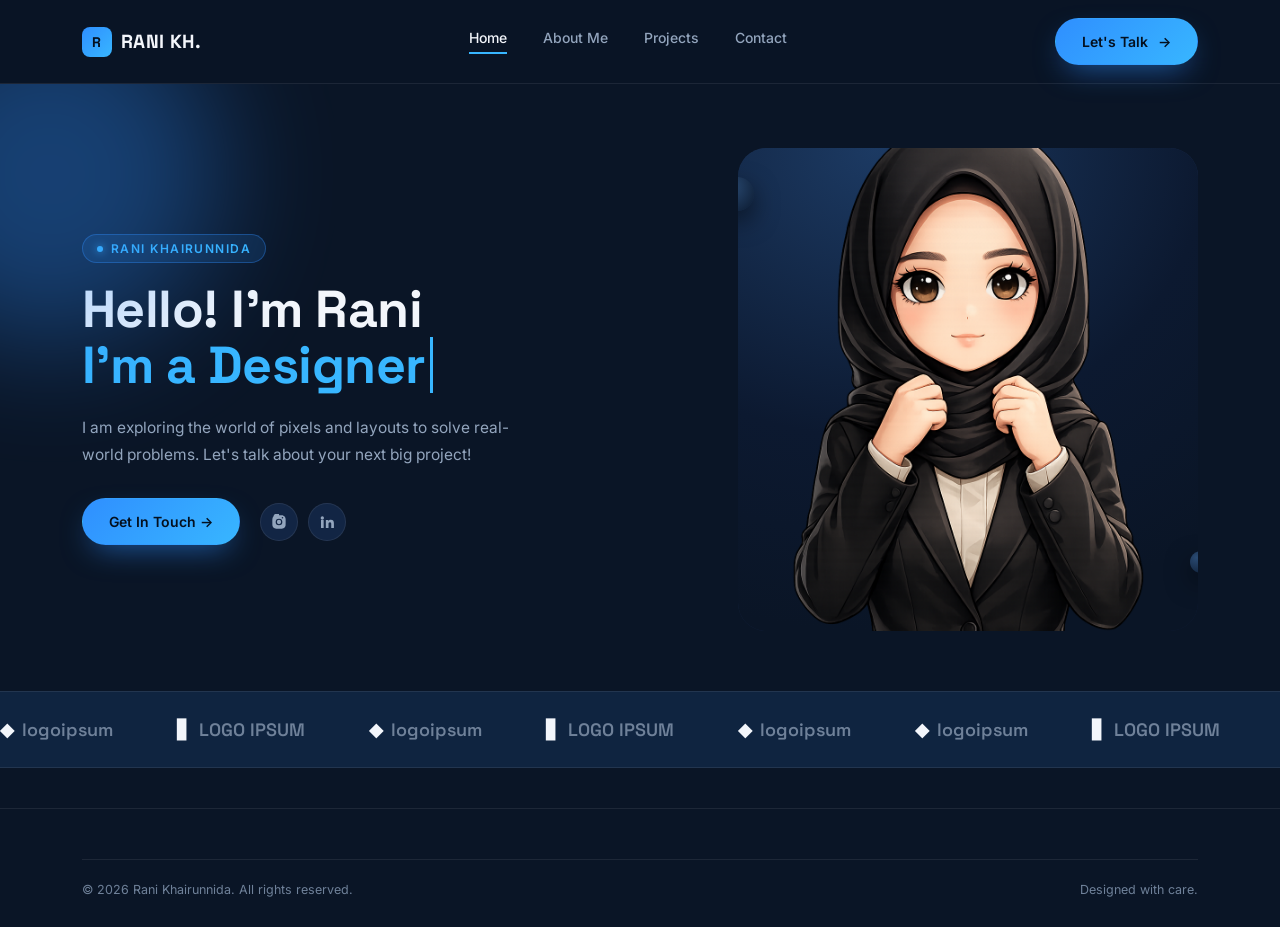
==== index.html @ d53160f0 "Add files via upload" ====
<!DOCTYPE html>
<html lang="en">
<head>
<meta charset="UTF-8">
<meta name="viewport" content="width=device-width, initial-scale=1.0">
<title>Rani Khairunnida — UI/UX Designer</title>
<link rel="preconnect" href="https://fonts.googleapis.com">
<link href="https://fonts.googleapis.com/css2?family=Space+Grotesk:wght@500;600;700&family=Inter:wght@400;500;600&display=swap" rel="stylesheet">
<link rel="stylesheet" href="style.css">
</head>
<body>

<header class="site">
  <div class="nav">
    <a href="index.html" class="logo"><span class="logo-mark">R</span>RANI KH.</a>
    <nav class="nav-links">
      <a href="index.html" class="active">Home</a>
      <a href="aboutme.html">About Me</a>
      <a href="project.html">Projects</a>
      <a href="contact.html">Contact</a>
    </nav>
    <div class="nav-cta">
      <a href="contact.html" class="btn btn-primary"><span>Let's Talk</span> &rarr;</a>
      <button class="burger" aria-label="Toggle menu">&#9776;</button>
    </div>
  </div>
</header>

<!-- HERO -->
<section class="hero">
  <div class="blob" style="width:340px;height:340px;background:#2F8FFF;top:-80px;left:-120px;"></div>
  <div class="wrap hero-grid">
    <div>
      <span class="eyebrow">Rani Khairunnida</span>
      <h1>Hello! I'm Rani<br><span class="sub">I'm a Designer<span class="cursor">&nbsp;</span></span></h1>
      <p class="lead">I am exploring the world of pixels and layouts to solve real-world problems. Let's talk about your next big project!</p>
      <div class="hero-actions">
        <a href="contact.html" class="btn btn-primary">Get In Touch &rarr;</a>
        <div class="social-row">
          <a class="social-btn" href="https://instagram.com/rn.dha_?igsh=MWk1MDI5amw3aWQ3Yg==" target="_blank" rel="noopener" aria-label="Instagram">
            <svg width="16" height="16" viewBox="0 0 24 24" fill="currentColor"><path d="M12 2c2.7 0 3.06.01 4.12.06 1.06.05 1.79.22 2.43.47.66.26 1.22.6 1.77 1.16.5.5.87 1.06 1.16 1.77.25.64.42 1.37.47 2.43C22 8.94 22 9.3 22 12s-.01 3.06-.06 4.12c-.05 1.06-.22 1.79-.47 2.43a4.9 4.9 0 0 1-1.16 1.77 4.9 4.9 0 0 1-1.77 1.16c-.64.25-1.37.42-2.43.47C15.06 22 14.7 22 12 22s-3.06-.01-4.12-.06c-1.06-.05-1.79-.22-2.43-.47a4.9 4.9 0 0 1-1.77-1.16 4.9 4.9 0 0 1-1.16-1.77c-.25-.64-.42-1.37-.47-2.43C2 15.06 2 14.7 2 12s.01-3.06.06-4.12c.05-1.06.22-1.79.47-2.43.26-.66.6-1.22 1.16-1.77A4.9 4.9 0 0 1 5.46.52c.64-.25 1.37-.42 2.43-.47C8.94.01 9.3 0 12 0Zm0 5a5 5 0 1 0 0 10 5 5 0 0 0 0-10Zm0 8.2a3.2 3.2 0 1 1 0-6.4 3.2 3.2 0 0 1 0 6.4Zm5.2-8.4a1.17 1.17 0 1 0 0-2.34 1.17 1.17 0 0 0 0 2.34Z"/></svg>
          </a>
          <a class="social-btn" href="https://linkedin.com" target="_blank" rel="noopener" aria-label="LinkedIn">
            <svg width="16" height="16" viewBox="0 0 24 24" fill="currentColor"><path d="M4.98 3.5a2.5 2.5 0 1 1 0 5 2.5 2.5 0 0 1 0-5ZM3 9h4v12H3V9Zm7 0h3.8v1.7h.05c.53-.98 1.83-2 3.76-2 4.02 0 4.76 2.5 4.76 5.75V21h-4v-5.6c0-1.34-.02-3.07-1.9-3.07-1.9 0-2.2 1.44-2.2 2.97V21h-4V9Z"/></svg>
          </a>
        </div>
      </div>
    </div>

    <div class="hero-photo">
      <div class="ring-decor r1"></div>
      <div class="ring-decor r2"></div>
      <div class="photo-frame">
        <img src="chibi menyamping.png" alt="Rani Khairunnida" style="width:100%;height:100%;object-fit:cover;">
      </div>
      <div class="floating-dot" style="width:34px;height:34px;top:6%;left:-4%;"></div>
      <div class="floating-dot" style="width:22px;height:22px;bottom:12%;right:-3%;"></div>
    </div>
  </div>
</section>

<!-- LOGO MARQUEE -->
<div class="marquee-strip">
  <div class="marquee-track">
    <span><b>&#9670;</b> logoipsum</span>
    <span><b>&#9611;</b> LOGO IPSUM</span>
    <span><b>&#9670;</b> logoipsum</span>
    <span><b>&#9611;</b> LOGO IPSUM</span>
    <span><b>&#9670;</b> logoipsum</span>
    <span><b>&#9670;</b> logoipsum</span>
    <span><b>&#9611;</b> LOGO IPSUM</span>
    <span><b>&#9670;</b> logoipsum</span>
    <span><b>&#9611;</b> LOGO IPSUM</span>
    <span><b>&#9670;</b> logoipsum</span>
  </div>
</div>

<footer class="site">
  <div class="wrap">
    <div class="footer-bottom">
      <span>© 2026 Rani Khairunnida. All rights reserved.</span>
      <span>Designed with care.</span>
    </div>
  </div>
</footer>

<script src="script.js"></script>
<script>renderProjectGrid('home-project-grid', 1, 3);</script>
</body>
</html>
---- style.css ----
/* ===================================================
   JENNA — Personal Portfolio
   Palette: deep navy / electric blue / cool grey text
   Type: Space Grotesk (display) + Inter (body)
=================================================== */

:root{
  --bg:            #0A1526;
  --bg-alt:        #0D1D33;
  --bg-strip:      #0F2440;
  --card:          #122544;
  --card-soft:     #14284A;
  --line:          rgba(255,255,255,0.08);
  --blue:          #2F8FFF;
  --blue-2:        #38B6FF;
  --blue-dim:      rgba(47,143,255,0.14);
  --ink:           #F3F6FB;
  --muted:         #93A5BD;
  --muted-2:       #6F8199;
  --radius:        18px;
  --radius-sm:     10px;
  --maxw:          1180px;
  --shadow:        0 20px 50px -20px rgba(0,0,0,0.55);
}

*{box-sizing:border-box;}
html{scroll-behavior:smooth;}
body{
  margin:0;
  background:var(--bg);
  color:var(--ink);
  font-family:'Inter',sans-serif;
  -webkit-font-smoothing:antialiased;
  overflow-x:hidden;
}
h1,h2,h3,h4{
  font-family:'Space Grotesk',sans-serif;
  margin:0;
  line-height:1.08;
  letter-spacing:-0.01em;
}
p{margin:0;color:var(--muted);line-height:1.7;}
a{color:inherit;text-decoration:none;}
img{max-width:100%;display:block;}
ul{margin:0;padding:0;list-style:none;}
button{font-family:inherit;cursor:pointer;}
:focus-visible{outline:2px solid var(--blue-2);outline-offset:3px;}

.wrap{max-width:var(--maxw);margin:0 auto;padding:0 32px;}
@media(max-width:640px){.wrap{padding:0 20px;}}

.eyebrow{
  display:inline-flex;align-items:center;gap:8px;
  font-size:12px;font-weight:600;letter-spacing:.12em;text-transform:uppercase;
  color:var(--blue-2);
  background:var(--blue-dim);
  border:1px solid rgba(47,143,255,0.35);
  padding:6px 14px;border-radius:999px;
  margin-bottom:18px;
}
.eyebrow::before{content:'';width:6px;height:6px;border-radius:50%;background:var(--blue-2);box-shadow:0 0 8px var(--blue-2);}

.accent{color:var(--blue-2);}

/* ---------- Buttons ---------- */
.btn{
  display:inline-flex;align-items:center;gap:10px;
  padding:14px 26px;border-radius:999px;
  font-weight:600;font-size:14px;
  border:1px solid transparent;
  transition:transform .25s ease, box-shadow .25s ease, background .25s ease;
}
.btn-primary{
  background:linear-gradient(135deg,var(--blue),var(--blue-2));
  color:#04101F;
  box-shadow:0 12px 30px -10px rgba(47,143,255,0.6);
}
.btn-primary:hover{transform:translateY(-2px);box-shadow:0 16px 36px -8px rgba(47,143,255,0.75);}
.btn-ghost{
  background:transparent;border-color:var(--line);color:var(--ink);
}
.btn-ghost:hover{border-color:var(--blue-2);color:var(--blue-2);}
.btn-arrow{
  width:38px;height:38px;border-radius:50%;
  background:var(--blue);color:#04101F;
  display:inline-flex;align-items:center;justify-content:center;
  flex-shrink:0;transition:transform .3s ease, background .3s ease;
}

/* ---------- Header / Nav ---------- */
header.site{
  position:sticky;top:0;z-index:100;
  background:rgba(10,21,38,0.85);
  backdrop-filter:blur(14px);
  border-bottom:1px solid var(--line);
}
.nav{
  max-width:var(--maxw);margin:0 auto;padding:18px 32px;
  display:flex;align-items:center;justify-content:space-between;
}
.logo{
  display:flex;align-items:center;gap:9px;
  font-family:'Space Grotesk',sans-serif;font-weight:700;font-size:19px;letter-spacing:.02em;
}
.logo-mark{
  width:30px;height:30px;border-radius:8px;
  background:linear-gradient(135deg,var(--blue),var(--blue-2));
  display:flex;align-items:center;justify-content:center;
  color:#04101F;font-weight:800;font-size:14px;
}
.nav-links{display:flex;align-items:center;gap:36px;}
.nav-links a{
  font-size:14px;font-weight:500;color:var(--muted);
  padding-bottom:6px;border-bottom:2px solid transparent;
  transition:color .2s ease, border-color .2s ease;
}
.nav-links a:hover,.nav-links a.active{color:var(--ink);border-color:var(--blue-2);}
.nav-cta{display:flex;align-items:center;gap:18px;}
.burger{display:none;background:none;border:1px solid var(--line);border-radius:8px;width:42px;height:42px;color:var(--ink);}

@media(max-width:860px){
  .nav-links{
    position:fixed;inset:66px 16px auto 16px;
    background:var(--bg-alt);border:1px solid var(--line);border-radius:16px;
    flex-direction:column;align-items:flex-start;padding:20px;gap:14px;
    transform:translateY(-12px);opacity:0;pointer-events:none;
    transition:all .25s ease;box-shadow:var(--shadow);
  }
  .nav-links.open{transform:translateY(0);opacity:1;pointer-events:auto;}
  .burger{display:flex;align-items:center;justify-content:center;}
  .nav-cta .btn-primary span{display:none;}
}

/* ---------- Decorative rings ---------- */
.ring-decor{position:absolute;border-radius:50%;border:1px dashed rgba(56,182,255,0.35);pointer-events:none;}
.blob{position:absolute;border-radius:50%;filter:blur(60px);opacity:.35;pointer-events:none;}

/* ---------- Hero ---------- */
.hero{position:relative;padding:64px 0 60px;overflow:hidden;}
.hero-grid{
  display:grid;grid-template-columns:1fr 460px;gap:40px;align-items:center;
}
.hero h1{font-size:clamp(34px,5vw,52px);font-weight:700;}
.hero .sub{font-size:clamp(34px,5vw,52px);font-weight:700;color:var(--blue-2);}
.cursor{display:inline-block;width:3px;background:var(--blue-2);animation:blink 1s steps(1) infinite;margin-left:4px;}
@keyframes blink{50%{opacity:0;}}
.hero p.lead{margin:22px 0 30px;max-width:440px;font-size:15.5px;}
.hero-actions{display:flex;align-items:center;gap:20px;flex-wrap:wrap;}
.social-row{display:flex;gap:10px;}
.social-btn{
  width:38px;height:38px;border-radius:50%;
  display:flex;align-items:center;justify-content:center;
  background:var(--card);border:1px solid var(--line);color:var(--muted);
  transition:all .25s ease;
}
.social-btn:hover{background:var(--blue);color:#04101F;border-color:var(--blue);transform:translateY(-3px);}

.hero-photo{position:relative;aspect-ratio:1/1.05;border-radius:28px;overflow:hidden;
  background:linear-gradient(160deg,#16294a,#0c1830);
}
.photo-frame{
  position:relative;width:100%;height:100%;border-radius:28px;overflow:hidden;
  background:radial-gradient(120% 100% at 30% 0%,#1c3a63 0%,#0c1930 60%,#0a1526 100%);
  display:flex;align-items:flex-end;justify-content:center;
}
.silhouette{width:78%;opacity:.95;}
.hero-photo .ring-decor.r1{width:130%;height:130%;top:-15%;left:-15%;animation:spin 40s linear infinite;}
.hero-photo .ring-decor.r2{width:105%;height:105%;top:-2%;left:-2%;border-color:rgba(47,143,255,0.2);animation:spin 60s linear infinite reverse;}
@keyframes spin{to{transform:rotate(360deg);}}
.floating-dot{position:absolute;border-radius:50%;background:radial-gradient(circle at 30% 30%,#2a4a72,#0b1a30);box-shadow:0 10px 25px rgba(0,0,0,.5);}

/* ---------- Marquee ---------- */
.marquee-strip{background:var(--bg-strip);border-top:1px solid var(--line);border-bottom:1px solid var(--line);padding:26px 0;overflow:hidden;}
.marquee-track{display:flex;gap:64px;width:max-content;animation:scroll 26s linear infinite;}
.marquee-track span{
  display:flex;align-items:center;gap:8px;font-family:'Space Grotesk',sans-serif;
  font-weight:600;font-size:18px;color:var(--muted-2);white-space:nowrap;
}
.marquee-track span b{color:var(--ink);}
@keyframes scroll{from{transform:translateX(0);}to{transform:translateX(-50%);}}

/* ---------- Section shell ---------- */
section{padding:88px 0;position:relative;}
.section-head{margin-bottom:44px;max-width:600px;}
.section-head h2{font-size:clamp(26px,3.4vw,36px);font-weight:700;}

/* ---------- About block (home preview + about page) ---------- */
.about-grid{display:grid;grid-template-columns:420px 1fr;gap:56px;align-items:center;}
.about-photo{position:relative;}
.about-photo .photo-frame{aspect-ratio:.92/1;border-radius:22px;}
.about-photo .ring-decor{width:150px;height:150px;top:-40px;right:-40px;animation:spin 30s linear infinite;}
.about-stats{display:grid;grid-template-columns:repeat(3,1fr);gap:12px;margin:28px 0;}
.stat-box{background:var(--card);border:1px solid var(--line);border-radius:var(--radius-sm);padding:16px 10px;text-align:center;}
.stat-box .num{font-family:'Space Grotesk',sans-serif;font-weight:700;font-size:24px;color:var(--blue-2);}
.stat-box .lbl{font-size:11.5px;color:var(--muted);margin-top:4px;}
.about-copy h2{margin-bottom:16px;font-size:clamp(24px,3.2vw,32px);}
.about-copy p{margin-bottom:8px;max-width:520px;}

/* Experience list (about page) */
.exp-list{margin-top:30px;display:flex;flex-direction:column;gap:0;}
.exp-item{
  display:grid;grid-template-columns:96px 1fr;gap:18px;
  padding:18px 0;border-top:1px solid var(--line);
}
.exp-item:last-child{border-bottom:1px solid var(--line);}
.exp-year{font-family:'Space Grotesk',sans-serif;color:var(--blue-2);font-weight:600;font-size:13.5px;}
.exp-role{font-weight:600;font-size:15.5px;color:var(--ink);margin-bottom:3px;}
.exp-org{font-size:13px;color:var(--muted-2);margin-bottom:6px;}
.exp-desc{font-size:13.5px;}

/* ---------- Projects ---------- */
.project-grid{display:grid;grid-template-columns:repeat(3,1fr);gap:26px;}
.project-card{
  background:var(--card);border-radius:var(--radius);overflow:hidden;border:1px solid var(--line);
  display:flex;flex-direction:column;transition:transform .3s ease, border-color .3s ease;
}
.project-card:hover{transform:translateY(-6px);border-color:rgba(47,143,255,0.4);}
.project-thumb{aspect-ratio:16/12;position:relative;overflow:hidden;}
.project-thumb .tag{position:absolute;top:12px;left:12px;background:rgba(4,16,31,.7);backdrop-filter:blur(4px);
  font-size:11px;padding:5px 10px;border-radius:999px;color:var(--ink);}
.project-body{padding:16px 18px 18px;display:flex;align-items:center;justify-content:space-between;gap:12px;background:#0F2038;}
.project-body h4{font-size:15.5px;font-weight:600;color:#0d1524;}
.project-info h4{color:var(--ink);}
.project-body .meta{font-size:12px;color:var(--muted-2);margin-top:3px;}
.project-info{display:flex;flex-direction:column;}

.dots{display:flex;justify-content:center;gap:8px;margin-top:34px;}
.dot{width:8px;height:8px;border-radius:50%;background:var(--line);transition:.25s;cursor:pointer;border:none;}
.dot.active{width:22px;border-radius:6px;background:var(--blue-2);}

/* ---------- Services ---------- */
.service-grid{display:grid;grid-template-columns:repeat(4,1fr);gap:20px;}
.service-card{
  background:var(--card);border:1px solid var(--line);border-radius:var(--radius);
  padding:26px 20px;transition:all .3s ease;
}
.service-card:hover{background:var(--card-soft);border-color:rgba(47,143,255,0.4);transform:translateY(-4px);}
.service-icon{
  width:46px;height:46px;border-radius:12px;background:var(--blue-dim);
  display:flex;align-items:center;justify-content:center;margin-bottom:16px;color:var(--blue-2);
}
.service-card h4{font-size:15.5px;margin-bottom:8px;}
.service-card p{font-size:13px;}

/* ---------- CTA band ---------- */
.cta-band{
  background:linear-gradient(120deg,#0d2a4d,#0a1a32);
  border:1px solid var(--line);border-radius:26px;
  padding:56px 48px;display:flex;align-items:center;justify-content:space-between;gap:30px;flex-wrap:wrap;
  position:relative;overflow:hidden;
}
.cta-band h3{font-size:clamp(22px,3vw,30px);max-width:480px;}

/* ---------- Footer ---------- */
footer.site{border-top:1px solid var(--line);padding:50px 0 30px;margin-top:40px;}
.footer-grid{display:flex;justify-content:space-between;gap:30px;flex-wrap:wrap;padding-bottom:30px;}
.footer-col h5{font-size:13px;color:var(--ink);margin-bottom:14px;letter-spacing:.05em;text-transform:uppercase;}
.footer-col a,.footer-col p{font-size:13.5px;color:var(--muted);display:block;margin-bottom:9px;}
.footer-col a:hover{color:var(--blue-2);}
.footer-bottom{border-top:1px solid var(--line);padding-top:22px;display:flex;justify-content:space-between;flex-wrap:wrap;gap:10px;font-size:12.5px;color:var(--muted-2);}

/* ---------- Page hero (inner pages) ---------- */
.page-hero{padding:56px 0 40px;text-align:left;position:relative;}
.page-hero h1{font-size:clamp(30px,4.2vw,44px);}
.breadcrumb{display:flex;gap:8px;align-items:center;font-size:13px;color:var(--muted-2);margin-top:14px;}
.breadcrumb .accent{color:var(--blue-2);}

/* ---------- Contact ---------- */
.contact-grid{display:grid;grid-template-columns:1fr 1.15fr;gap:50px;}
.contact-info-card{background:var(--card);border:1px solid var(--line);border-radius:var(--radius);padding:34px;}
.contact-line{display:flex;gap:14px;align-items:center;padding:16px 0;border-bottom:1px solid var(--line);}
.contact-line:last-of-type{border-bottom:none;}
.contact-line h5{
  font-size:13px;
  color:var(--muted-2);
  margin:0 0 3px 0;   /* ganti dari margin-bottom:3px jadi ini */
  font-weight:500;
}
.icon-box{width:42px;height:42px;border-radius:11px;background:var(--blue-dim);color:var(--blue-2);display:flex;align-items:center;justify-content:center;flex-shrink:0;}
.contact-line h5{font-size:13px;color:var(--muted-2);margin-bottom:3px;font-weight:500;}
.contact-line p{color:var(--ink);font-size:14.5px;}
.social-follow{display:flex;gap:12px;margin-top:26px;}

.form-card{background:var(--card);border:1px solid var(--line);border-radius:var(--radius);padding:34px;}
.form-row{display:grid;grid-template-columns:1fr 1fr;gap:16px;margin-bottom:16px;}
.field{display:flex;flex-direction:column;gap:8px;}
.field.full{grid-column:1/-1;}
.field label{font-size:12.5px;color:var(--muted);font-weight:500;}
.field input,.field textarea{
  background:#0C1A2E;border:1px solid var(--line);border-radius:10px;padding:13px 14px;
  color:var(--ink);font-family:inherit;font-size:14px;resize:vertical;
}
.field input:focus,.field textarea:focus{border-color:var(--blue-2);outline:none;}
.form-note{font-size:12px;color:var(--muted-2);margin-top:14px;}

.map-strip{margin-top:60px;border-radius:var(--radius);overflow:hidden;border:1px solid var(--line);height:280px;
  background:linear-gradient(120deg,#0d1f38,#0a1526);display:flex;align-items:center;justify-content:center;color:var(--muted-2);font-size:13px;}

/* ---------- Project detail page ---------- */
.detail-hero-img{border-radius:var(--radius);overflow:hidden;aspect-ratio:16/8;margin:30px 0 40px;border:1px solid var(--line);}
.detail-meta{display:grid;grid-template-columns:repeat(4,1fr);gap:16px;margin-bottom:40px;}
.detail-meta .m{background:var(--card);border:1px solid var(--line);border-radius:var(--radius-sm);padding:16px;}
.detail-meta .m h5{font-size:11.5px;color:var(--muted-2);text-transform:uppercase;letter-spacing:.06em;margin-bottom:6px;}
.detail-meta .m p{color:var(--ink);font-size:14px;}
.detail-body{max-width:760px;}
.detail-body p{margin-bottom:16px;font-size:15px;}
.detail-body h3{margin:30px 0 12px;font-size:20px;color:var(--ink);}
.prev-next{display:flex;justify-content:space-between;margin-top:60px;padding-top:30px;border-top:1px solid var(--line);gap:20px;flex-wrap:wrap;}
.pn-link{display:flex;align-items:center;gap:12px;font-size:14px;color:var(--muted);}
.pn-link:hover{color:var(--blue-2);}

/* ---------- Responsive ---------- */
@media(max-width:980px){
  .hero-grid{grid-template-columns:1fr;}
  .hero-photo{max-width:420px;margin:0 auto;order:-1;}
  .about-grid{grid-template-columns:1fr;}
  .project-grid{grid-template-columns:repeat(2,1fr);}
  .service-grid{grid-template-columns:repeat(2,1fr);}
  .contact-grid{grid-template-columns:1fr;}
  .detail-meta{grid-template-columns:repeat(2,1fr);}
}
@media(max-width:600px){
  .project-grid{grid-template-columns:1fr;}
  .service-grid{grid-template-columns:1fr;}
  .form-row{grid-template-columns:1fr;}
  .footer-grid{flex-direction:column;}
  .cta-band{flex-direction:column;text-align:center;padding:40px 26px;}
}
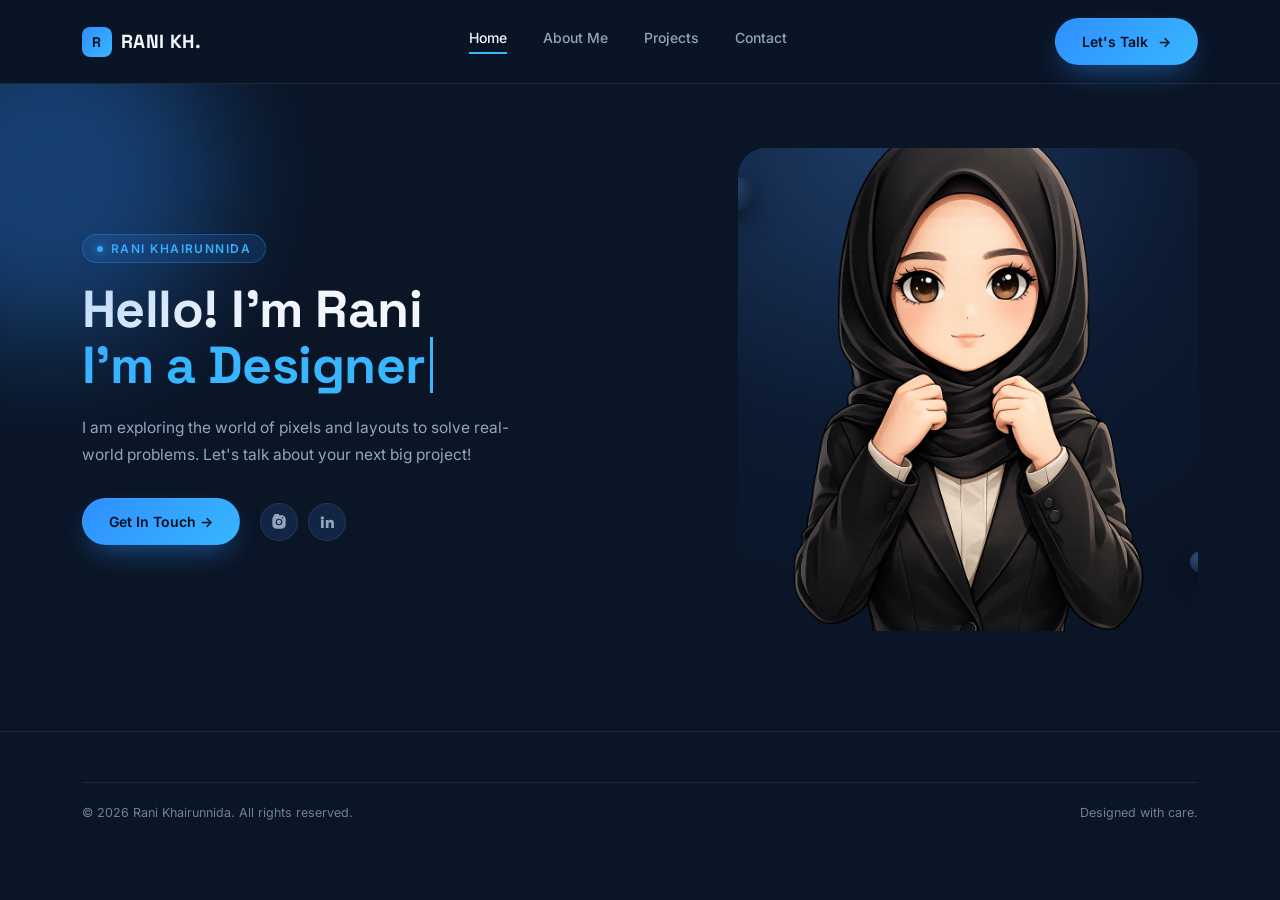
==== commit c39a7740: "Update index.html" ====
--- a/index.html
+++ b/index.html
@@ -59,22 +59,6 @@
   </div>
 </section>
 
-<!-- LOGO MARQUEE -->
-<div class="marquee-strip">
-  <div class="marquee-track">
-    <span><b>&#9670;</b> logoipsum</span>
-    <span><b>&#9611;</b> LOGO IPSUM</span>
-    <span><b>&#9670;</b> logoipsum</span>
-    <span><b>&#9611;</b> LOGO IPSUM</span>
-    <span><b>&#9670;</b> logoipsum</span>
-    <span><b>&#9670;</b> logoipsum</span>
-    <span><b>&#9611;</b> LOGO IPSUM</span>
-    <span><b>&#9670;</b> logoipsum</span>
-    <span><b>&#9611;</b> LOGO IPSUM</span>
-    <span><b>&#9670;</b> logoipsum</span>
-  </div>
-</div>
-
 <footer class="site">
   <div class="wrap">
     <div class="footer-bottom">
@@ -87,4 +71,4 @@
 <script src="script.js"></script>
 <script>renderProjectGrid('home-project-grid', 1, 3);</script>
 </body>
-</html>+</html>
